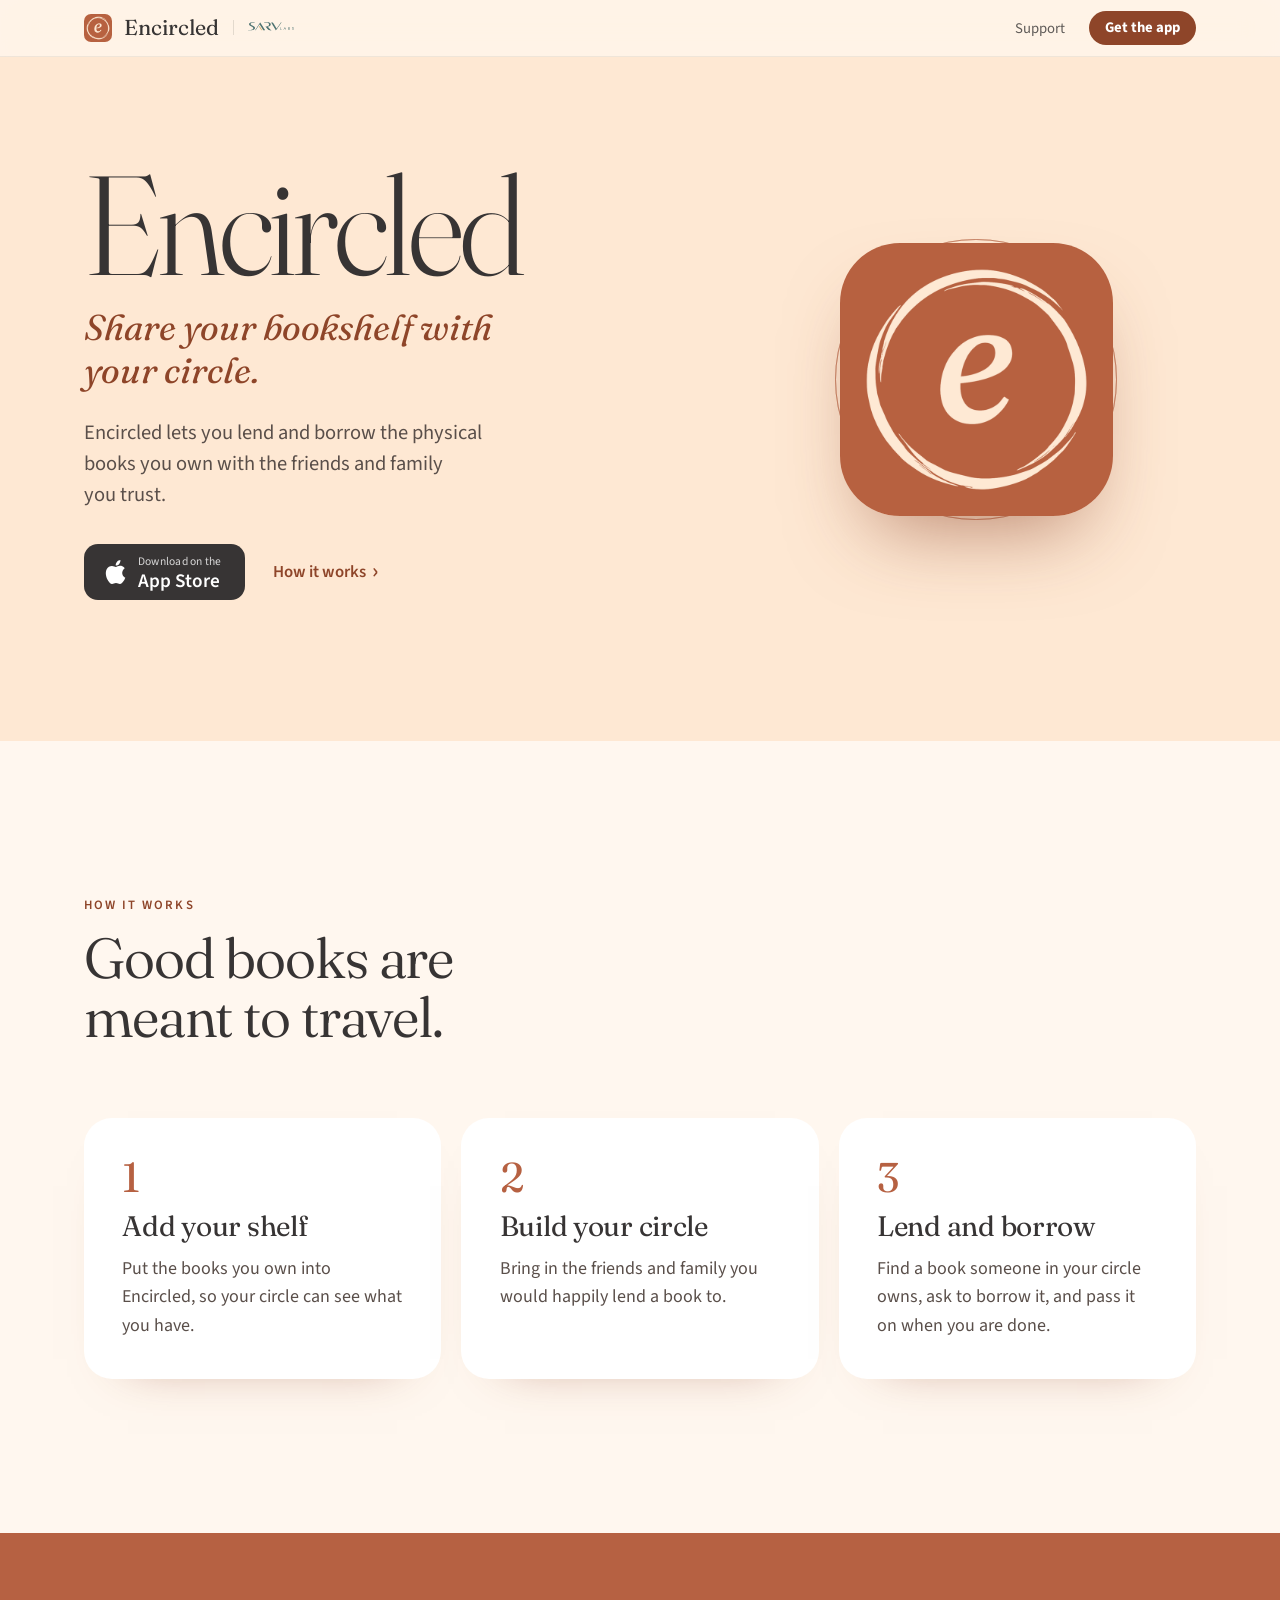
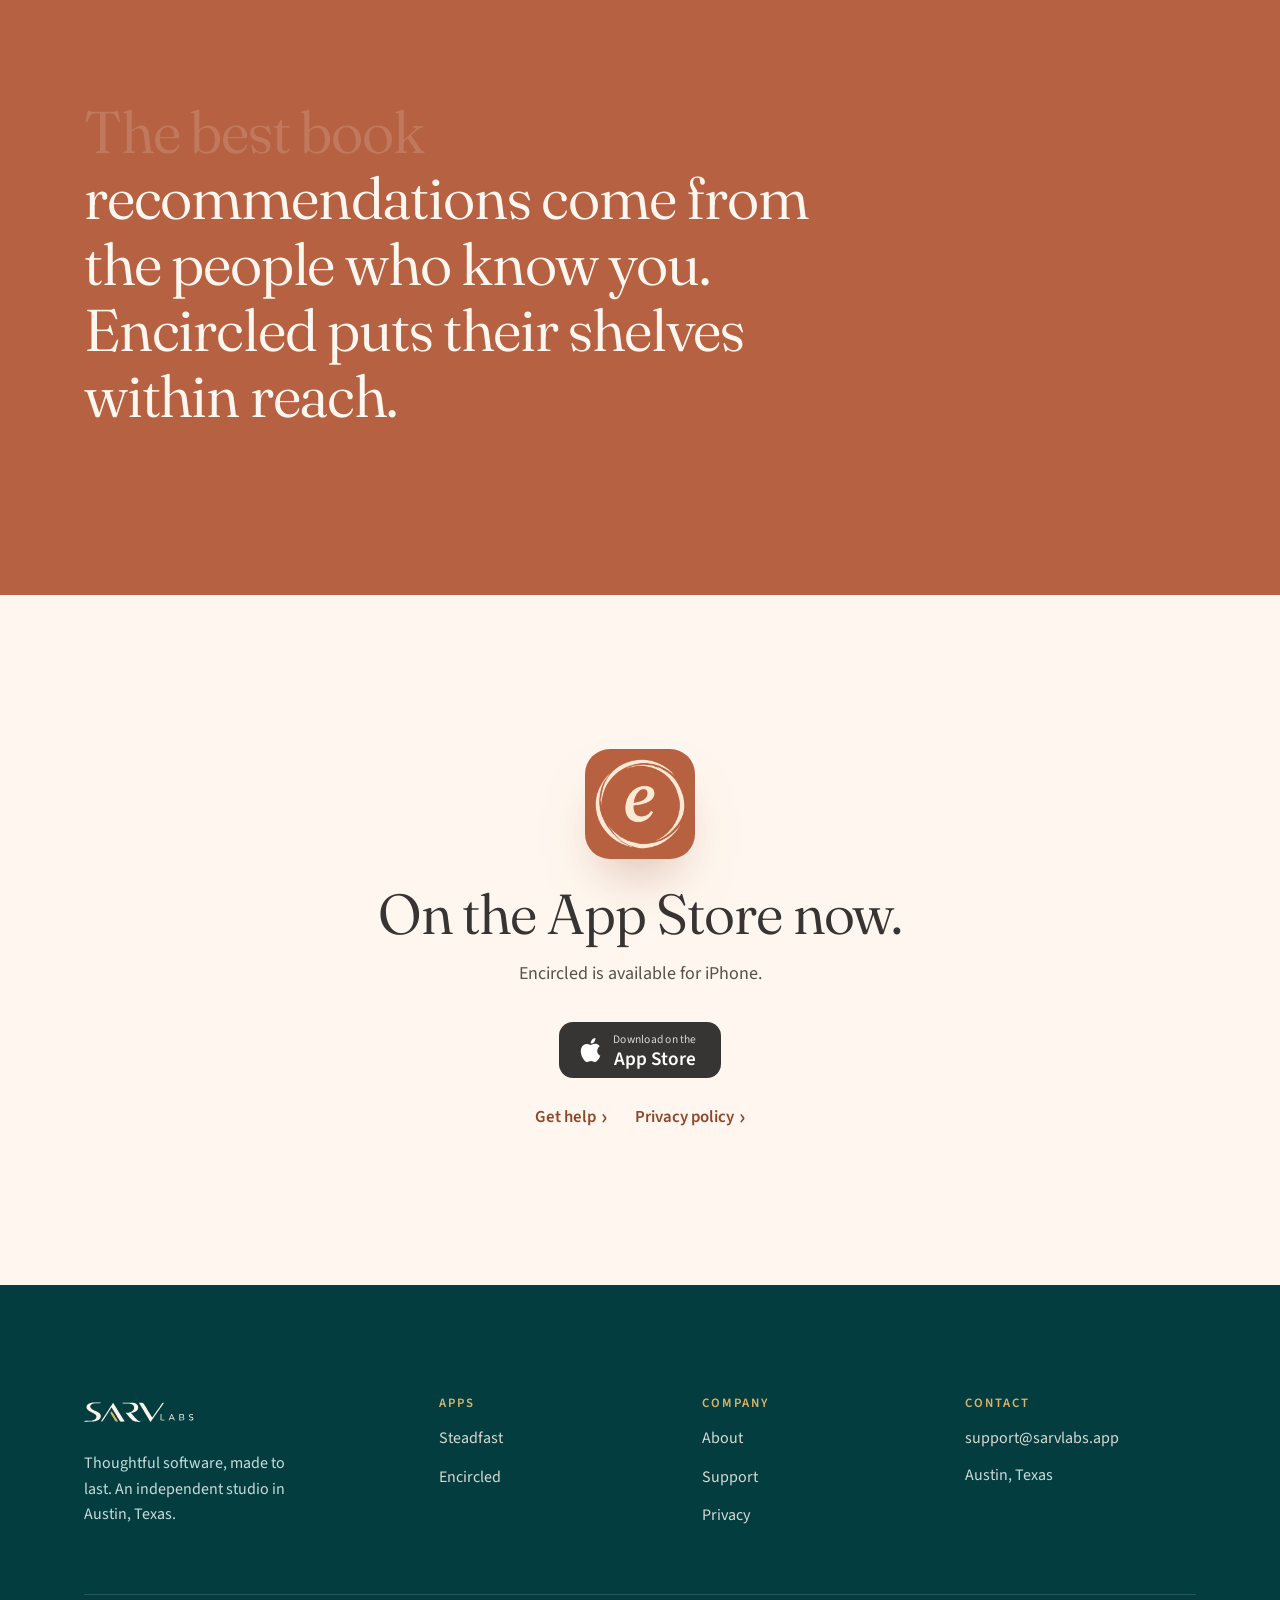
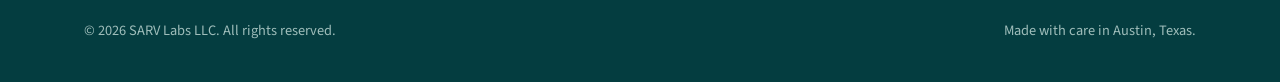
==== encircled/index.html @ ea8c3a25 "Update sarvlabs.app 2026-09-25" ====
<!doctype html>
<html lang="en">
<head>
<meta charset="utf-8">
<meta name="viewport" content="width=device-width, initial-scale=1, viewport-fit=cover">
<meta name="theme-color" content="#FAF4EA">
<link rel="icon" href="icon-32.png" sizes="32x32" type="image/png">
<link rel="apple-touch-icon" href="icon-180.png">
<link rel="preload" href="../assets/fonts/fraunces.woff2" as="font" type="font/woff2" crossorigin>
<link rel="stylesheet" href="../assets/css/site.css">
<title>Encircled</title>
<meta name="description" content="Encircled, by SARV Labs: share the physical books you own with friends and family. On the App Store for iPhone.">
<meta name="theme-color" content="#FEE8D3">
<style>
  :root { --terra: #B66142; --terra-deep: #8E4529; --en-cream: #FEE8D3; --en-paper: #FFF7EF; --charcoal: #373434; --en-2: #5A4F4A; }
  body.en { background: var(--en-paper); color: var(--charcoal); }
  .en .label { color: var(--terra-deep); }

  .pnav { position: fixed; inset: 0 0 auto 0; z-index: 50; padding-top: env(safe-area-inset-top, 0px); background: rgba(255, 247, 239, .78); backdrop-filter: saturate(1.4) blur(18px); -webkit-backdrop-filter: saturate(1.4) blur(18px); border-bottom: 1px solid rgba(55, 52, 52, .08); }
  .pnav__inner { height: 56px; display: flex; align-items: center; justify-content: space-between; gap: 20px; }
  .pnav__brand { display: flex; align-items: center; gap: 12px; text-decoration: none; color: var(--charcoal); }
  .pnav__brand img { width: 28px; height: 28px; border-radius: 7px; }
  .pnav__brand b { font-family: var(--serif); font-weight: 400; font-size: 1.35rem; }
  .pnav__by { display: flex; padding-left: 14px; border-left: 1px solid rgba(55,52,52,.2); opacity: .7; }
  .pnav__by img { height: 15px; width: auto; }
  .pnav__links { display: flex; align-items: center; gap: 24px; list-style: none; margin: 0; padding: 0; }
  .pnav__links a { color: var(--charcoal); text-decoration: none; font-size: .92rem; opacity: .8; }
  .get { display: inline-flex; align-items: center; min-height: 34px; padding: 0 16px; border-radius: 999px; background: var(--terra-deep); color: #fff !important; opacity: 1 !important; font-weight: 700; font-size: .85rem; }
  @media (max-width: 640px) { .pnav__links li.hide-sm, .pnav__by { display: none; } }

  .hero { position: relative; overflow: hidden; padding-top: calc(56px + env(safe-area-inset-top, 0px) + clamp(56px, 8vw, 110px)); padding-bottom: clamp(90px, 11vw, 150px); background: var(--en-cream); }
  .hero__grid { display: grid; grid-template-columns: minmax(0, 7fr) minmax(0, 5fr); gap: 56px; align-items: center; }
  @media (max-width: 860px) { .hero__grid { grid-template-columns: 1fr; } }
  .hero h1 { font-size: clamp(4rem, 11vw, 9.5rem); font-weight: 300; letter-spacing: -.035em; line-height: .95; animation: up 1.1s var(--ease) .05s both; }
  .hero__tag { font-family: var(--serif); font-style: italic; font-size: clamp(1.5rem, 2.8vw, 2.3rem); color: var(--terra-deep); margin-top: 14px; max-width: 18ch; line-height: 1.2; animation: up 1.1s var(--ease) .2s both; }
  .hero p.lead { color: var(--en-2); margin-top: 26px; max-width: 40ch; animation: up 1.1s var(--ease) .32s both; }
  .hero__cta { display: flex; flex-wrap: wrap; gap: 14px 28px; align-items: center; margin-top: 34px; animation: up 1.1s var(--ease) .44s both; }
  .appstore { display: inline-flex; align-items: center; gap: 12px; min-height: 56px; padding: 0 24px 0 20px; border-radius: 14px; background: var(--charcoal); color: #fff; text-decoration: none; transition: transform .4s var(--ease), box-shadow .4s var(--ease); }
  .appstore:hover { transform: translateY(-2px); box-shadow: 0 14px 30px -14px rgba(55,52,52,.6); }
  .appstore small { display: block; font-size: .72rem; opacity: .8; letter-spacing: .02em; }
  .appstore b { display: block; font-size: 1.2rem; font-weight: 600; line-height: 1.1; }
  .en .more { color: var(--terra-deep); }
  @keyframes up { from { opacity: 0; transform: translateY(26px); } to { opacity: 1; transform: none; } }

  .orbit { position: relative; aspect-ratio: 1; width: min(100%, 460px); justify-self: center; display: grid; place-items: center; }
  .orbit span { position: absolute; inset: 18%; border-radius: 50%; border: 1.5px solid rgba(182, 97, 66, .35); animation: ripple 7s var(--ease-soft) infinite; }
  .orbit span:nth-child(2) { animation-delay: 2.33s; }
  .orbit span:nth-child(3) { animation-delay: 4.66s; }
  @keyframes ripple { from { transform: scale(.85); opacity: .9; } to { transform: scale(1.6); opacity: 0; } }
  .orbit img { position: relative; width: 62%; height: auto; aspect-ratio: 1; border-radius: 22%; box-shadow: 0 40px 80px -30px rgba(142, 69, 41, .6); animation: float 7s ease-in-out infinite, pop 1.2s var(--ease) .3s both; }
  @keyframes float { 0%, 100% { translate: 0 0; } 50% { translate: 0 -10px; } }
  @keyframes pop { from { opacity: 0; transform: scale(.85) rotate(-8deg); } to { opacity: 1; transform: none; } }

  .how { padding-block: clamp(100px, 12vw, 170px); }
  .how h2 { font-size: var(--fs-h2); margin-top: 14px; max-width: 16ch; }
  .steps { margin-top: clamp(44px, 6vw, 72px); display: grid; grid-template-columns: repeat(3, 1fr); gap: 20px; counter-reset: step; }
  @media (max-width: 860px) { .steps { grid-template-columns: 1fr; } }
  .step { border-radius: 28px; background: #fff; padding: clamp(28px, 3vw, 40px); display: grid; gap: 12px; align-content: start; box-shadow: 0 24px 50px -44px rgba(142, 69, 41, .6); counter-increment: step; }
  .step::before { content: counter(step); font-family: var(--serif); font-size: 2.6rem; line-height: 1; color: var(--terra); }
  .step h3 { font-size: clamp(1.5rem, 2.2vw, 1.9rem); }
  .step p { color: var(--en-2); }

  .quote { background: var(--terra); color: #FFF7EF; padding-block: clamp(110px, 13vw, 180px); }
  .quote p { font-family: var(--serif); font-weight: 350; font-size: clamp(2rem, 4.6vw, 4rem); line-height: 1.12; letter-spacing: -.02em; max-width: 22ch; }

  .avail { padding-block: clamp(100px, 12vw, 160px); text-align: center; }
  .avail img { width: 110px; height: 110px; object-fit: cover; border-radius: 25px; margin: 0 auto; box-shadow: 0 30px 60px -28px rgba(142, 69, 41, .6); }
  .avail h2 { font-size: var(--fs-h2); margin-top: 26px; }
  .avail p { color: var(--en-2); margin: 16px auto 0; max-width: 40ch; }
  .avail .hero__cta { justify-content: center; animation: none; }
  .avail .links { margin-top: 26px; display: flex; justify-content: center; gap: 12px 28px; flex-wrap: wrap; }
</style>
</head>
<body class="en">
<a class="skip" href="#main">Skip to content</a>
<header class="pnav">
  <div class="wrap pnav__inner">
    <div style="display:flex; align-items:center; gap:14px">
      <a class="pnav__brand" href="index.html"><img src="../assets/img/encircled-icon.png" alt="" width="28" height="28"><b>Encircled</b></a>
      <a class="pnav__by" href="../index.html" aria-label="By SARV Labs"><img src="../assets/img/logo-teal.svg" alt="SARV Labs" width="47" height="15"></a>
    </div>
    <ul class="pnav__links">
      <li class="hide-sm"><a href="../support.html#encircled">Support</a></li>
      <li><a class="get" href="https://apps.apple.com/app/id6764656882" target="_blank" rel="noopener">Get the app</a></li>
    </ul>
  </div>
</header>

<main id="main">
  <section class="hero">
    <div class="wrap hero__grid">
      <div>
        <h1>Encircled</h1>
        <p class="hero__tag">Share your bookshelf with your circle.</p>
        <p class="lead">Encircled lets you lend and borrow the physical books you own with the friends and family you trust.</p>
        <div class="hero__cta">
          <a class="appstore" href="https://apps.apple.com/app/id6764656882" target="_blank" rel="noopener" aria-label="Download Encircled on the App Store">
            <svg width="22" height="26" viewBox="0 0 22 26" fill="#fff" aria-hidden="true"><path d="M18.2 13.8c0-3 2.5-4.5 2.6-4.6-1.4-2.1-3.6-2.4-4.4-2.4-1.9-.2-3.6 1.1-4.6 1.1-.9 0-2.4-1.1-4-1-2 0-3.9 1.2-5 3-2.1 3.7-.5 9.1 1.5 12.1 1 1.4 2.2 3.1 3.8 3 1.5-.1 2.1-1 3.9-1s2.3 1 3.9 1c1.6 0 2.7-1.5 3.7-2.9 1.2-1.7 1.6-3.3 1.7-3.4-.1 0-3.1-1.2-3.1-4.9zM15.2 4.9c.8-1 1.4-2.4 1.2-3.8-1.2 0-2.6.8-3.5 1.8-.8.9-1.4 2.3-1.2 3.7 1.3.1 2.7-.7 3.5-1.7z"/></svg>
            <span><small>Download on the</small><b>App Store</b></span>
          </a>
          <a class="more" href="#how">How it works</a>
        </div>
      </div>
      <div class="orbit" aria-hidden="true"><span></span><span></span><span></span><img src="../assets/img/encircled-icon.png" alt="" width="720" height="720"></div>
    </div>
  </section>

  <section class="how" id="how">
    <div class="wrap">
      <p class="label" data-reveal>How it works</p>
      <h2 data-reveal style="--d:.06s">Good books are meant to travel.</h2>
      <div class="steps">
        <div class="step" data-reveal><h3>Add your shelf</h3><p>Put the books you own into Encircled, so your circle can see what you have.</p></div>
        <div class="step" data-reveal style="--d:.1s"><h3>Build your circle</h3><p>Bring in the friends and family you would happily lend a book to.</p></div>
        <div class="step" data-reveal style="--d:.2s"><h3>Lend and borrow</h3><p>Find a book someone in your circle owns, ask to borrow it, and pass it on when you are done.</p></div>
      </div>
    </div>
  </section>

  <section class="quote">
    <div class="wrap"><p data-scrub>The best book recommendations come from the people who know you. Encircled puts their shelves within reach.</p></div>
  </section>

  <section class="avail">
    <div class="wrap">
      <img src="../assets/img/encircled-icon.png" alt="Encircled app icon" width="110" height="110" data-reveal="scale">
      <h2 data-reveal style="--d:.08s">On the App Store now.</h2>
      <p data-reveal style="--d:.14s">Encircled is available for iPhone.</p>
      <div class="hero__cta" data-reveal style="--d:.2s">
        <a class="appstore" href="https://apps.apple.com/app/id6764656882" target="_blank" rel="noopener" aria-label="Download Encircled on the App Store">
          <svg width="22" height="26" viewBox="0 0 22 26" fill="#fff" aria-hidden="true"><path d="M18.2 13.8c0-3 2.5-4.5 2.6-4.6-1.4-2.1-3.6-2.4-4.4-2.4-1.9-.2-3.6 1.1-4.6 1.1-.9 0-2.4-1.1-4-1-2 0-3.9 1.2-5 3-2.1 3.7-.5 9.1 1.5 12.1 1 1.4 2.2 3.1 3.8 3 1.5-.1 2.1-1 3.9-1s2.3 1 3.9 1c1.6 0 2.7-1.5 3.7-2.9 1.2-1.7 1.6-3.3 1.7-3.4-.1 0-3.1-1.2-3.1-4.9zM15.2 4.9c.8-1 1.4-2.4 1.2-3.8-1.2 0-2.6.8-3.5 1.8-.8.9-1.4 2.3-1.2 3.7 1.3.1 2.7-.7 3.5-1.7z"/></svg>
          <span><small>Download on the</small><b>App Store</b></span>
        </a>
      </div>
      <div class="links" data-reveal style="--d:.26s">
        <a class="more" href="../support.html#encircled">Get help</a>
        <a class="more" href="#privacy" id="privacy">Privacy policy</a>
      </div>
    </div>
  </section>
</main>

<footer class="footer">
  <div class="wrap">
    <div class="footer__top">
      <div class="footer__brand">
        <img src="../assets/img/logo-cream.svg" alt="SARV Labs" width="112" height="36">
        <p>Thoughtful software, made to last. An independent studio in Austin, Texas.</p>
      </div>
      <div>
        <h4>Apps</h4>
        <ul>
          <li><a href="../steadfast/index.html">Steadfast</a></li>
          <li><a href="../encircled/index.html">Encircled</a></li>
        </ul>
      </div>
      <div>
        <h4>Company</h4>
        <ul>
          <li><a href="../about.html">About</a></li>
          <li><a href="../support.html">Support</a></li>
          <li><a href="../privacy.html">Privacy</a></li>
        </ul>
      </div>
      <div>
        <h4>Contact</h4>
        <ul>
          <li><a href="mailto:support@sarvlabs.app">support@sarvlabs.app</a></li>
          <li style="color: var(--on-teal); font-size: 1rem">Austin, Texas</li>
        </ul>
      </div>
    </div>
    <div class="footer__bottom">
      <span>© <span data-year>2026</span> SARV Labs LLC. All rights reserved.</span>
      <span>Made with care in Austin, Texas.</span>
    </div>
  </div>
</footer>

<script src="../assets/js/site.js"></script>
</body>
</html>
---- assets/css/site.css ----
/* SARV Labs — shared styles
   Brand: Deep Teal #043D40 · Cream #FAF4EA · Gold #DCB468 (on teal) · Deep Gold #8A5D14 (text on light)
   Type: Fraunces (display) + Source Sans 3 (text) */

/* Self-hosted variable fonts (no third-party requests) */
@font-face { font-family: "Fraunces"; src: url("../fonts/fraunces.woff2") format("woff2"); font-weight: 100 900; font-style: normal; font-display: swap; unicode-range: U+0000-00FF, U+0131, U+0152-0153, U+02BB-02BC, U+02C6, U+02DA, U+02DC, U+0304, U+0308, U+0329, U+2000-206F, U+20AC, U+2122, U+2191, U+2193, U+2212, U+2215, U+FEFF, U+FFFD; }
@font-face { font-family: "Fraunces"; src: url("../fonts/fraunces-ext.woff2") format("woff2"); font-weight: 100 900; font-style: normal; font-display: swap; unicode-range: U+0100-02BA, U+02BD-02C5, U+02C7-02CC, U+02CE-02D7, U+02DD-02FF, U+1D00-1DBF, U+1E00-1E9F, U+1EF2-1EFF, U+2020, U+20A0-20AB, U+20AD-20C0, U+2113, U+2C60-2C7F, U+A720-A7FF; }
@font-face { font-family: "Fraunces"; src: url("../fonts/fraunces-italic.woff2") format("woff2"); font-weight: 100 900; font-style: italic; font-display: swap; unicode-range: U+0000-00FF, U+0131, U+0152-0153, U+02BB-02BC, U+02C6, U+02DA, U+02DC, U+0304, U+0308, U+0329, U+2000-206F, U+20AC, U+2122, U+2191, U+2193, U+2212, U+2215, U+FEFF, U+FFFD; }
@font-face { font-family: "Fraunces"; src: url("../fonts/fraunces-ext-italic.woff2") format("woff2"); font-weight: 100 900; font-style: italic; font-display: swap; unicode-range: U+0100-02BA, U+02BD-02C5, U+02C7-02CC, U+02CE-02D7, U+02DD-02FF, U+1D00-1DBF, U+1E00-1E9F, U+1EF2-1EFF, U+2020, U+20A0-20AB, U+20AD-20C0, U+2113, U+2C60-2C7F, U+A720-A7FF; }
@font-face { font-family: "Source Sans 3"; src: url("../fonts/source-sans-3.woff2") format("woff2"); font-weight: 200 900; font-style: normal; font-display: swap; unicode-range: U+0000-00FF, U+0131, U+0152-0153, U+02BB-02BC, U+02C6, U+02DA, U+02DC, U+0304, U+0308, U+0329, U+2000-206F, U+20AC, U+2122, U+2191, U+2193, U+2212, U+2215, U+FEFF, U+FFFD; }
@font-face { font-family: "Source Sans 3"; src: url("../fonts/source-sans-3-ext.woff2") format("woff2"); font-weight: 200 900; font-style: normal; font-display: swap; unicode-range: U+0100-02BA, U+02BD-02C5, U+02C7-02CC, U+02CE-02D7, U+02DD-02FF, U+1D00-1DBF, U+1E00-1E9F, U+1EF2-1EFF, U+2020, U+20A0-20AB, U+20AD-20C0, U+2113, U+2C60-2C7F, U+A720-A7FF; }
@font-face { font-family: "Source Sans 3"; src: url("../fonts/source-sans-3-italic.woff2") format("woff2"); font-weight: 200 900; font-style: italic; font-display: swap; }

:root {
  color-scheme: light;
  --teal: #043D40;
  --teal-2: #2F6B6D;
  --teal-deep: #022B2D;
  --cream: #FAF4EA;
  --paper: #FFFDF8;
  --gold: #DCB468;
  --gold-deep: #8A5D14;
  --slate: #3E5658;
  --mist: #DDE9E6;
  --sand: #E6DCCB;
  --on-teal: #C9DCD9;
  --on-teal-2: #9FBDBA;

  --serif: "Fraunces", Georgia, "Times New Roman", serif;
  --sans: "Source Sans 3", "Helvetica Neue", Arial, sans-serif;

  --fs-hero: clamp(3.1rem, 8.4vw, 8.25rem);
  --fs-h1: clamp(2.6rem, 6vw, 5.5rem);
  --fs-h2: clamp(2.1rem, 4.4vw, 4rem);
  --fs-h3: clamp(1.5rem, 2.2vw, 2rem);
  --fs-lead: clamp(1.15rem, 1.6vw, 1.45rem);
  --fs-body: 1.125rem;
  --fs-small: 0.95rem;
  --fs-label: 0.8rem;

  --gutter: clamp(20px, 5vw, 64px);
  --max: 1240px;
  --nav-h: 60px;
  --ease: cubic-bezier(.2, .7, .2, 1);
  --ease-soft: cubic-bezier(.45, 0, .2, 1);
}

*, *::before, *::after { box-sizing: border-box; }
html { -webkit-text-size-adjust: 100%; scroll-behavior: smooth; }
body {
  margin: 0;
  background: var(--cream);
  color: var(--teal);
  font-family: var(--sans);
  font-size: var(--fs-body);
  line-height: 1.6;
  -webkit-font-smoothing: antialiased;
  text-rendering: optimizeLegibility;
  overflow-x: hidden;
}
img, svg { display: block; max-width: 100%; }
a { color: inherit; }
:focus-visible { outline: 2px solid var(--gold-deep); outline-offset: 3px; border-radius: 6px; }
::selection { background: var(--gold); color: var(--teal); }

h1, h2, h3 { font-family: var(--serif); font-weight: 350; line-height: 1.04; letter-spacing: -0.02em; margin: 0; text-wrap: balance; font-optical-sizing: auto; }
h3 { font-weight: 400; line-height: 1.15; letter-spacing: -0.01em; }
p { margin: 0; text-wrap: pretty; }
em { font-style: italic; }

.wrap { width: 100%; max-width: var(--max); margin-inline: auto; padding-inline: var(--gutter); }
.label {
  font-family: var(--sans); font-size: var(--fs-label); font-weight: 600;
  letter-spacing: 0.16em; text-transform: uppercase; color: var(--gold-deep);
}
.lead { font-size: var(--fs-lead); line-height: 1.5; color: var(--slate); max-width: 38ch; }
.muted { color: var(--slate); }
.skip { position: absolute; left: -999px; top: 8px; background: var(--teal); color: var(--cream); padding: 10px 16px; border-radius: 8px; z-index: 100; }
.skip:focus { left: 12px; }

/* ---------- Buttons & links ---------- */
.btn {
  display: inline-flex; align-items: center; gap: .55em; min-height: 48px; padding: 0 1.5em;
  border-radius: 999px; font: 600 1rem/1 var(--sans); text-decoration: none; letter-spacing: .01em;
  transition: transform .4s var(--ease), background-color .3s, color .3s, box-shadow .4s var(--ease);
}
.btn:hover { transform: translateY(-2px); }
.btn--teal { background: var(--teal); color: var(--cream); }
.btn--teal:hover { box-shadow: 0 12px 28px -12px rgba(4, 61, 64, .55); }
.btn--gold { background: var(--gold); color: var(--teal); }
.btn--ghost { color: currentColor; box-shadow: inset 0 0 0 1.5px currentColor; }
.more {
  display: inline-flex; align-items: center; gap: .3em; font-weight: 600; text-decoration: none;
  color: var(--teal-2); font-size: 1.05rem;
}
.more::after { content: "›"; font-size: 1.35em; line-height: 0; transform: translateY(-1px); transition: transform .35s var(--ease); }
.more:hover::after { transform: translate(4px, -1px); }
.more:hover { text-decoration: underline; text-underline-offset: 4px; text-decoration-thickness: 1px; }

/* ---------- Navigation ---------- */
.nav {
  position: fixed; inset: 0 0 auto 0; z-index: 50;
  padding-top: env(safe-area-inset-top, 0px);
  background: rgba(250, 244, 234, .72);
  backdrop-filter: saturate(1.6) blur(18px); -webkit-backdrop-filter: saturate(1.6) blur(18px);
  border-bottom: 1px solid transparent;
  transition: border-color .4s, background-color .4s;
}
.nav.is-scrolled { border-bottom-color: rgba(4, 61, 64, .09); background: rgba(250, 244, 234, .86); }
.nav__inner { height: var(--nav-h); display: flex; align-items: center; justify-content: space-between; gap: 24px; }
.nav__logo img { height: 24px; width: auto; }
.nav__links { display: flex; align-items: center; gap: clamp(18px, 3vw, 36px); list-style: none; margin: 0; padding: 0; }
.nav__links a { text-decoration: none; font-size: .95rem; font-weight: 500; color: var(--teal); opacity: .8; transition: opacity .25s; padding: 8px 0; }
.nav__links a:hover, .nav__links a[aria-current="page"] { opacity: 1; }
.nav__links a[aria-current="page"] { box-shadow: inset 0 -1.5px 0 var(--gold-deep); }
.nav__toggle { display: none; width: 44px; height: 44px; border: 0; background: none; color: var(--teal); cursor: pointer; margin-right: -10px; }
.nav__toggle span { display: block; width: 20px; height: 1.5px; background: currentColor; margin: 5px auto; transition: transform .4s var(--ease), opacity .3s; }
.nav.is-open .nav__toggle span:first-child { transform: translateY(3.25px) rotate(45deg); }
.nav.is-open .nav__toggle span:last-child { transform: translateY(-3.25px) rotate(-45deg); }

@media (max-width: 760px) {
  .nav__toggle { display: block; }
  .nav__links {
    position: absolute; top: calc(var(--nav-h) + env(safe-area-inset-top, 0px)); left: 0; right: 0;
    flex-direction: column; align-items: flex-start; gap: 0;
    padding: 8px var(--gutter) 28px; background: rgba(250, 244, 234, .97);
    border-bottom: 1px solid rgba(4, 61, 64, .09);
    clip-path: inset(0 0 100% 0); transition: clip-path .5s var(--ease); pointer-events: none;
  }
  .nav.is-open .nav__links { clip-path: inset(0 0 0 0); pointer-events: auto; }
  .nav__links li { width: 100%; }
  .nav__links a { display: block; font-family: var(--serif); font-size: 1.9rem; font-weight: 350; padding: 10px 0; opacity: 1; }
  .nav__links a[aria-current="page"] { box-shadow: none; color: var(--gold-deep); }
}

main { display: block; }
.page-top { padding-top: calc(var(--nav-h) + env(safe-area-inset-top, 0px)); }

/* ---------- Reveal on scroll ----------
   Content is visible by default; only when JS is running (html.js) do
   below-the-fold elements start lowered and fade up as they enter. */
.js [data-reveal] { opacity: 0; transform: translateY(28px); transition: opacity 1s var(--ease), transform 1.1s var(--ease); transition-delay: var(--d, 0s); }
.js [data-reveal="scale"] { transform: scale(.94); }
.js [data-reveal="left"] { transform: translateX(-36px); }
.js [data-reveal].is-in { opacity: 1; transform: none; }

/* Word-by-word scrub (Apple-style statement) */
.scrub .w { opacity: .16; transition: opacity .25s linear; }
.scrub .w.on { opacity: 1; }

/* ---------- Footer ---------- */
.footer { background: var(--teal); color: var(--cream); padding-block: clamp(64px, 9vw, 112px) 40px; }
.footer__top { display: grid; grid-template-columns: 1.4fr repeat(3, 1fr); gap: 48px 32px; }
.footer__brand img { height: 36px; width: auto; }
.footer__brand p { margin-top: 18px; color: var(--on-teal); font-size: 1rem; max-width: 30ch; }
.footer h4 { margin: 0 0 14px; font: 600 var(--fs-label)/1 var(--sans); letter-spacing: .16em; text-transform: uppercase; color: var(--gold); }
.footer ul { list-style: none; margin: 0; padding: 0; display: grid; gap: 10px; }
.footer a { color: var(--cream); text-decoration: none; opacity: .86; font-size: 1rem; }
.footer a:hover { opacity: 1; text-decoration: underline; text-underline-offset: 4px; }
.footer__bottom { margin-top: 64px; padding-top: 24px; border-top: 1px solid rgba(250, 244, 234, .14); display: flex; justify-content: space-between; gap: 16px; flex-wrap: wrap; font-size: .9rem; color: var(--on-teal-2); }
@media (max-width: 820px) { .footer__top { grid-template-columns: 1fr 1fr; } .footer__brand { grid-column: 1 / -1; } }

/* ---------- Motion preferences ---------- */
@media (prefers-reduced-motion: reduce) {
  html { scroll-behavior: auto; }
  *, *::before, *::after { animation-duration: .001ms !important; animation-iteration-count: 1 !important; transition-duration: .001ms !important; }
  .js [data-reveal] { opacity: 1; transform: none; }
  .scrub .w { opacity: 1; }
}
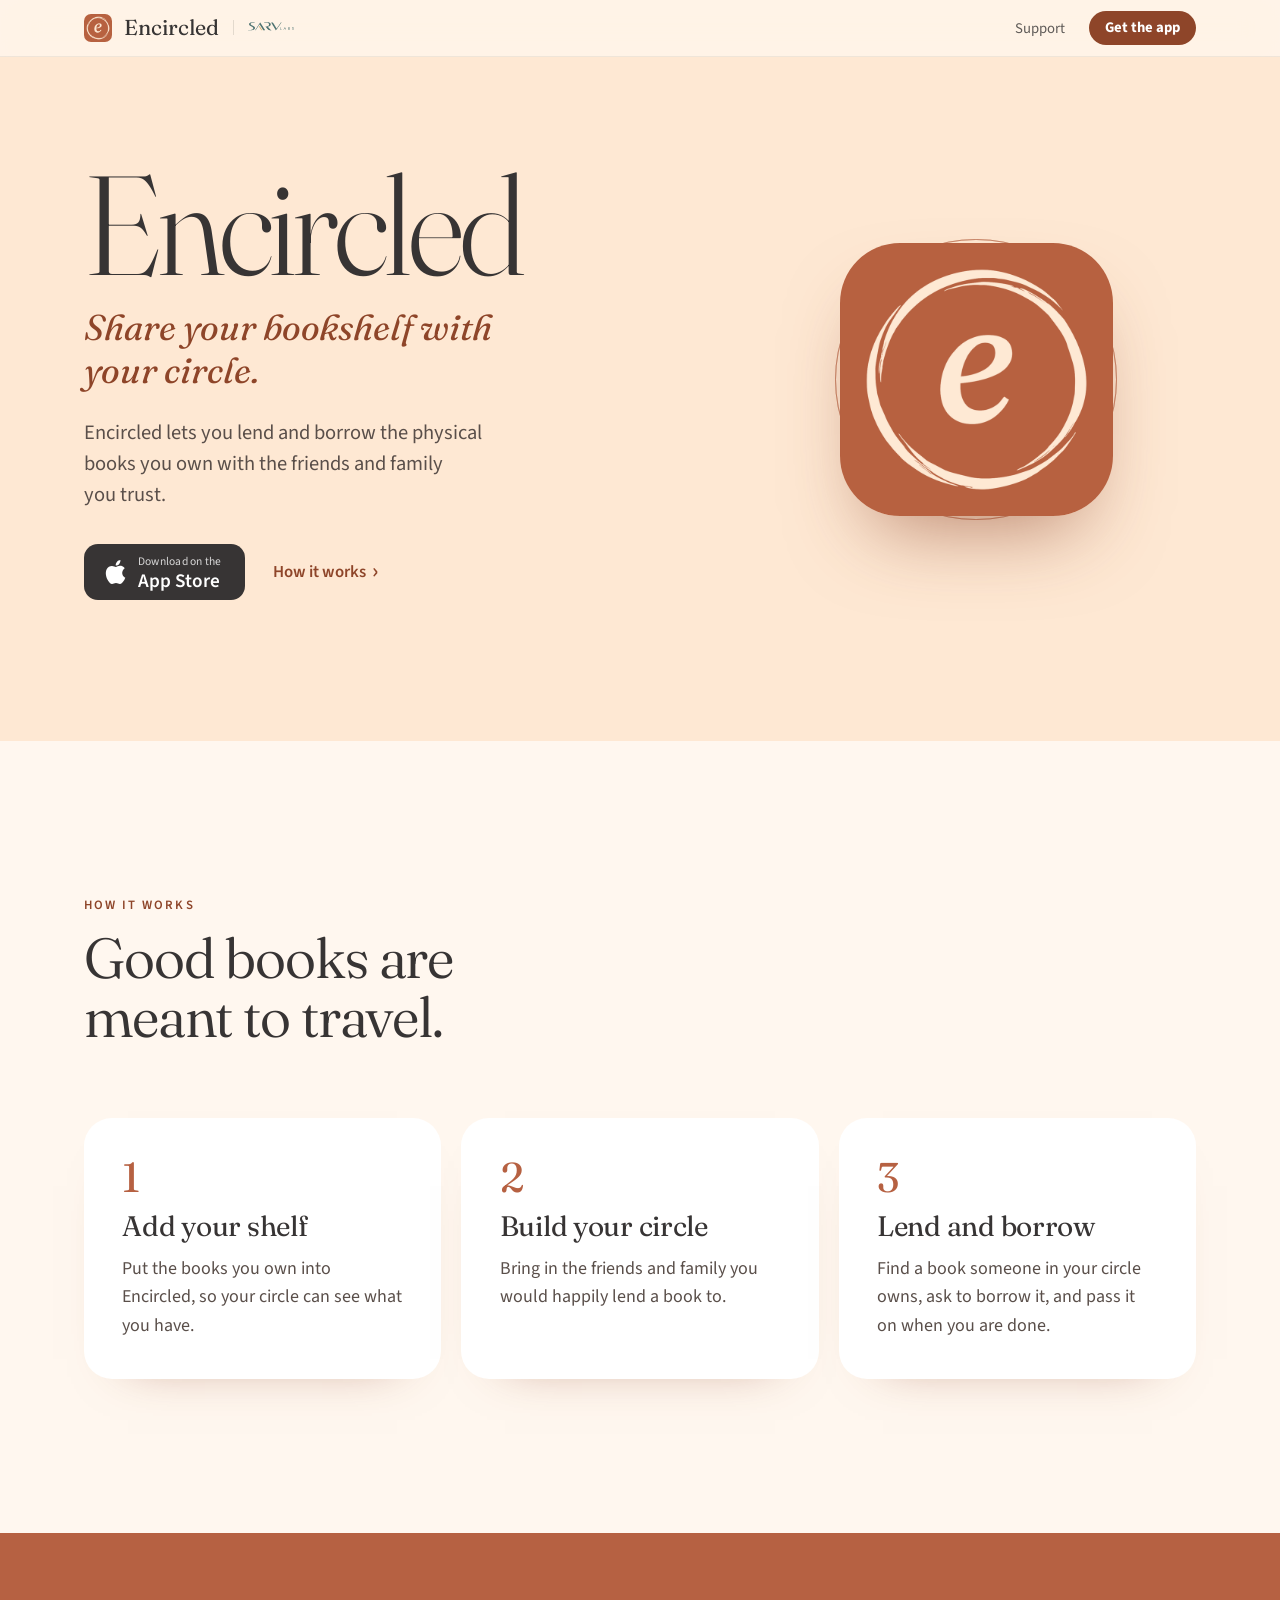
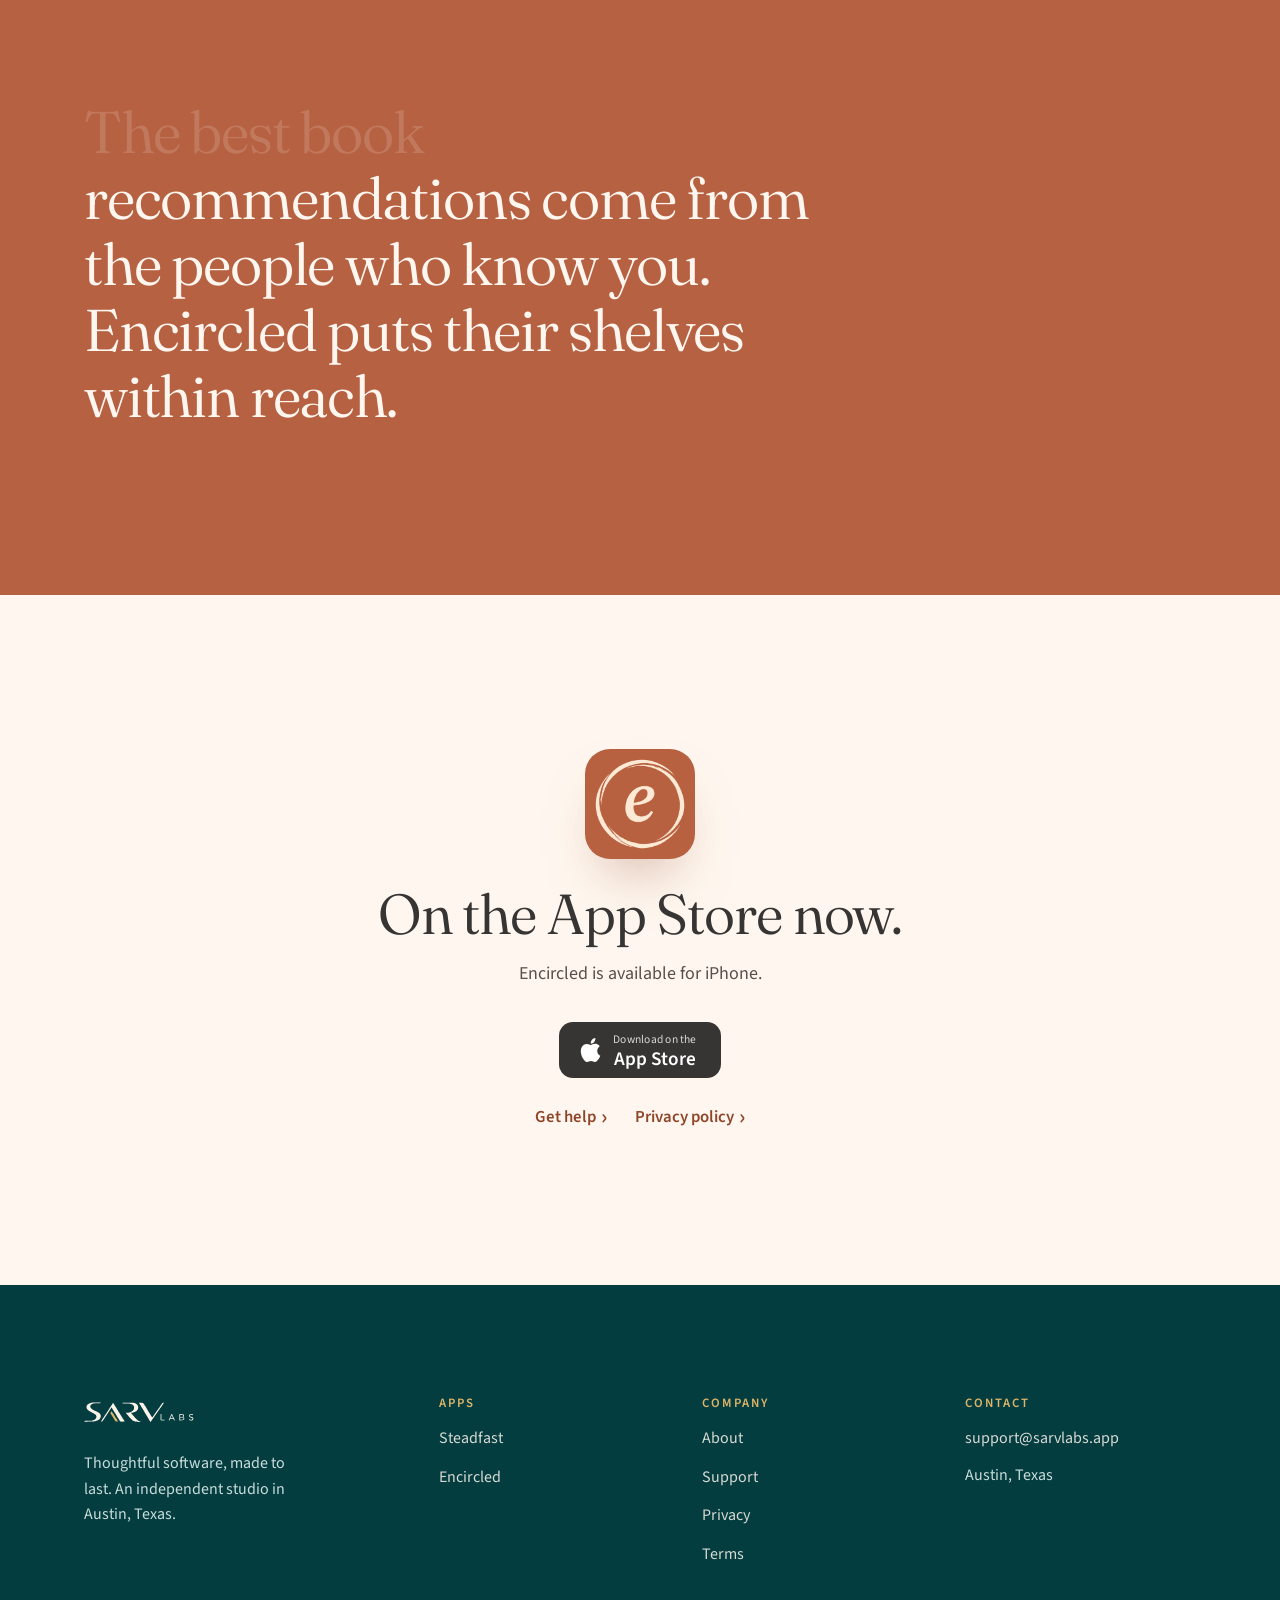
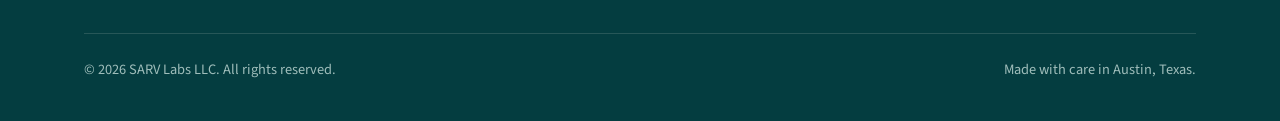
==== commit bd3d0085: "Steadfast privacy policy details and new Terms of use page - Fill in Health data, Location, storage " ====
--- a/encircled/index.html
+++ b/encircled/index.html
@@ -160,6 +160,7 @@
           <li><a href="../about.html">About</a></li>
           <li><a href="../support.html">Support</a></li>
           <li><a href="../privacy.html">Privacy</a></li>
+          <li><a href="../steadfast/terms.html">Terms</a></li>
         </ul>
       </div>
       <div>
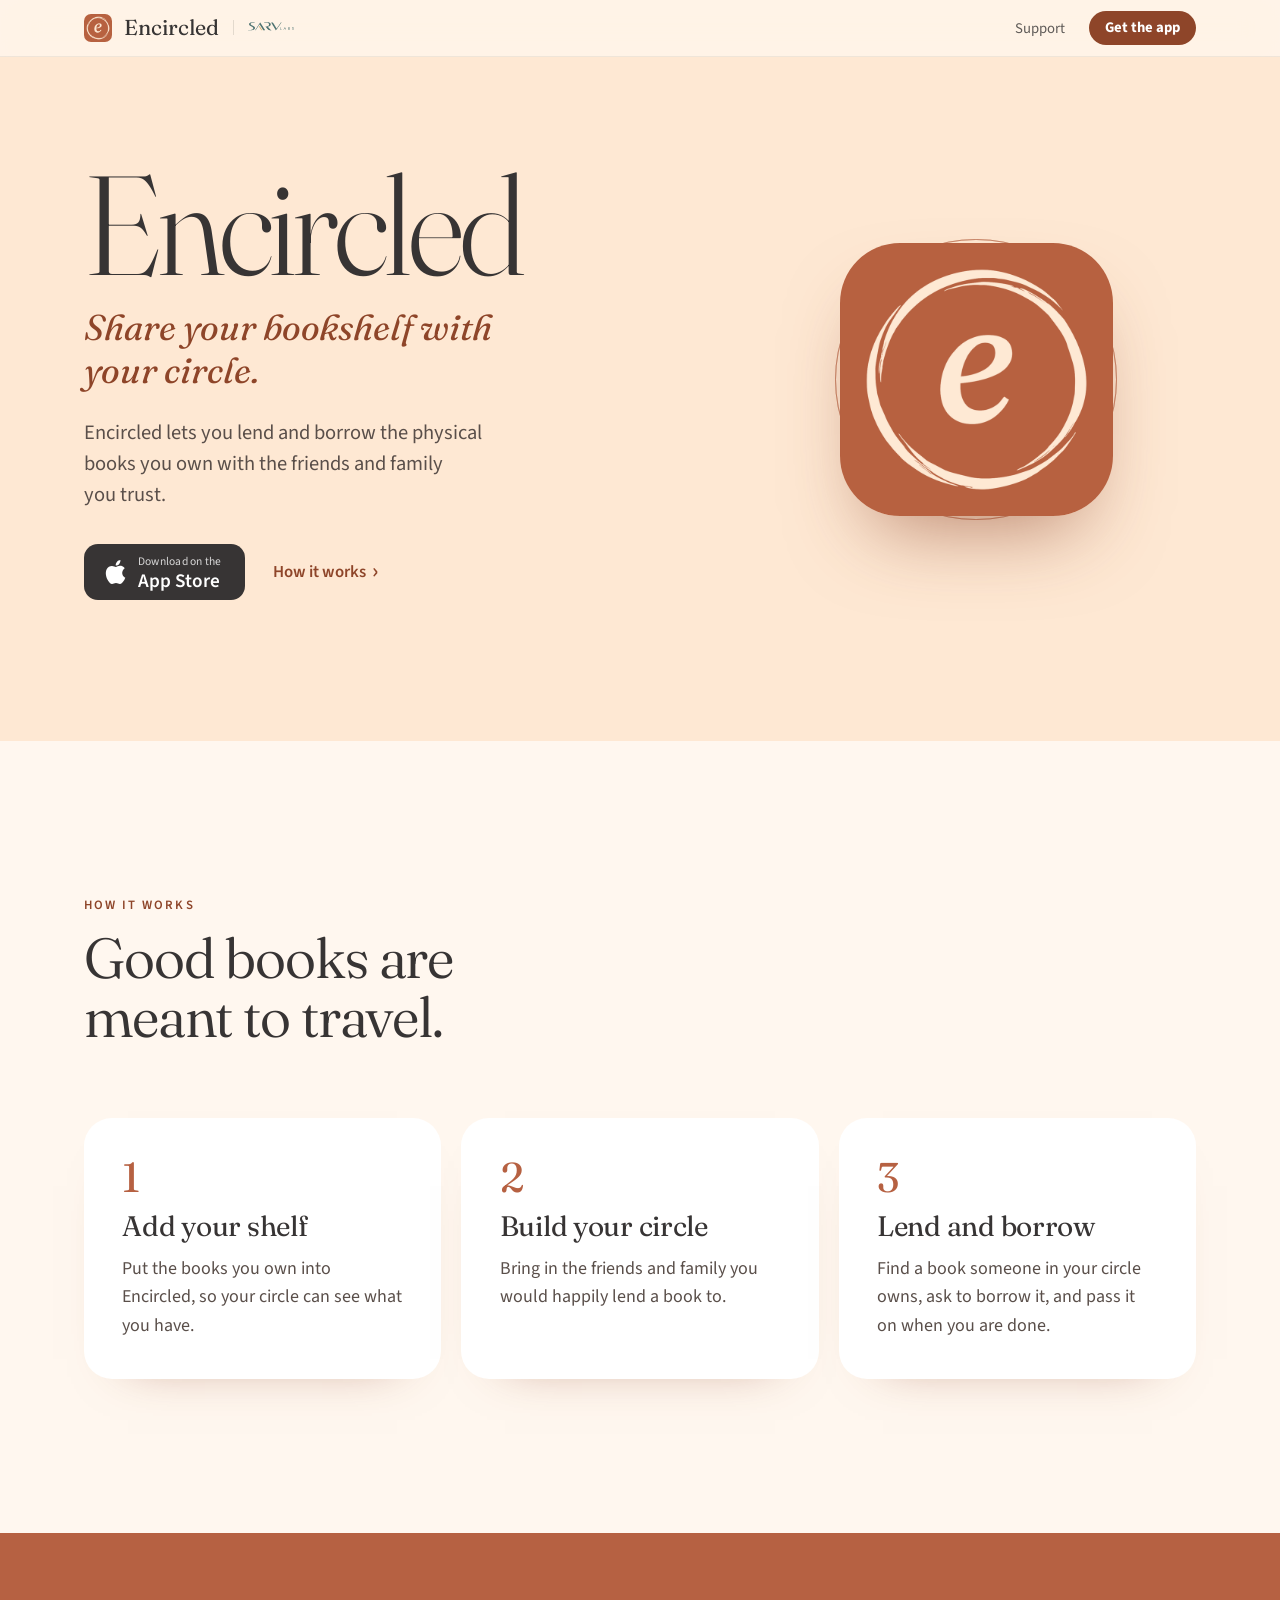
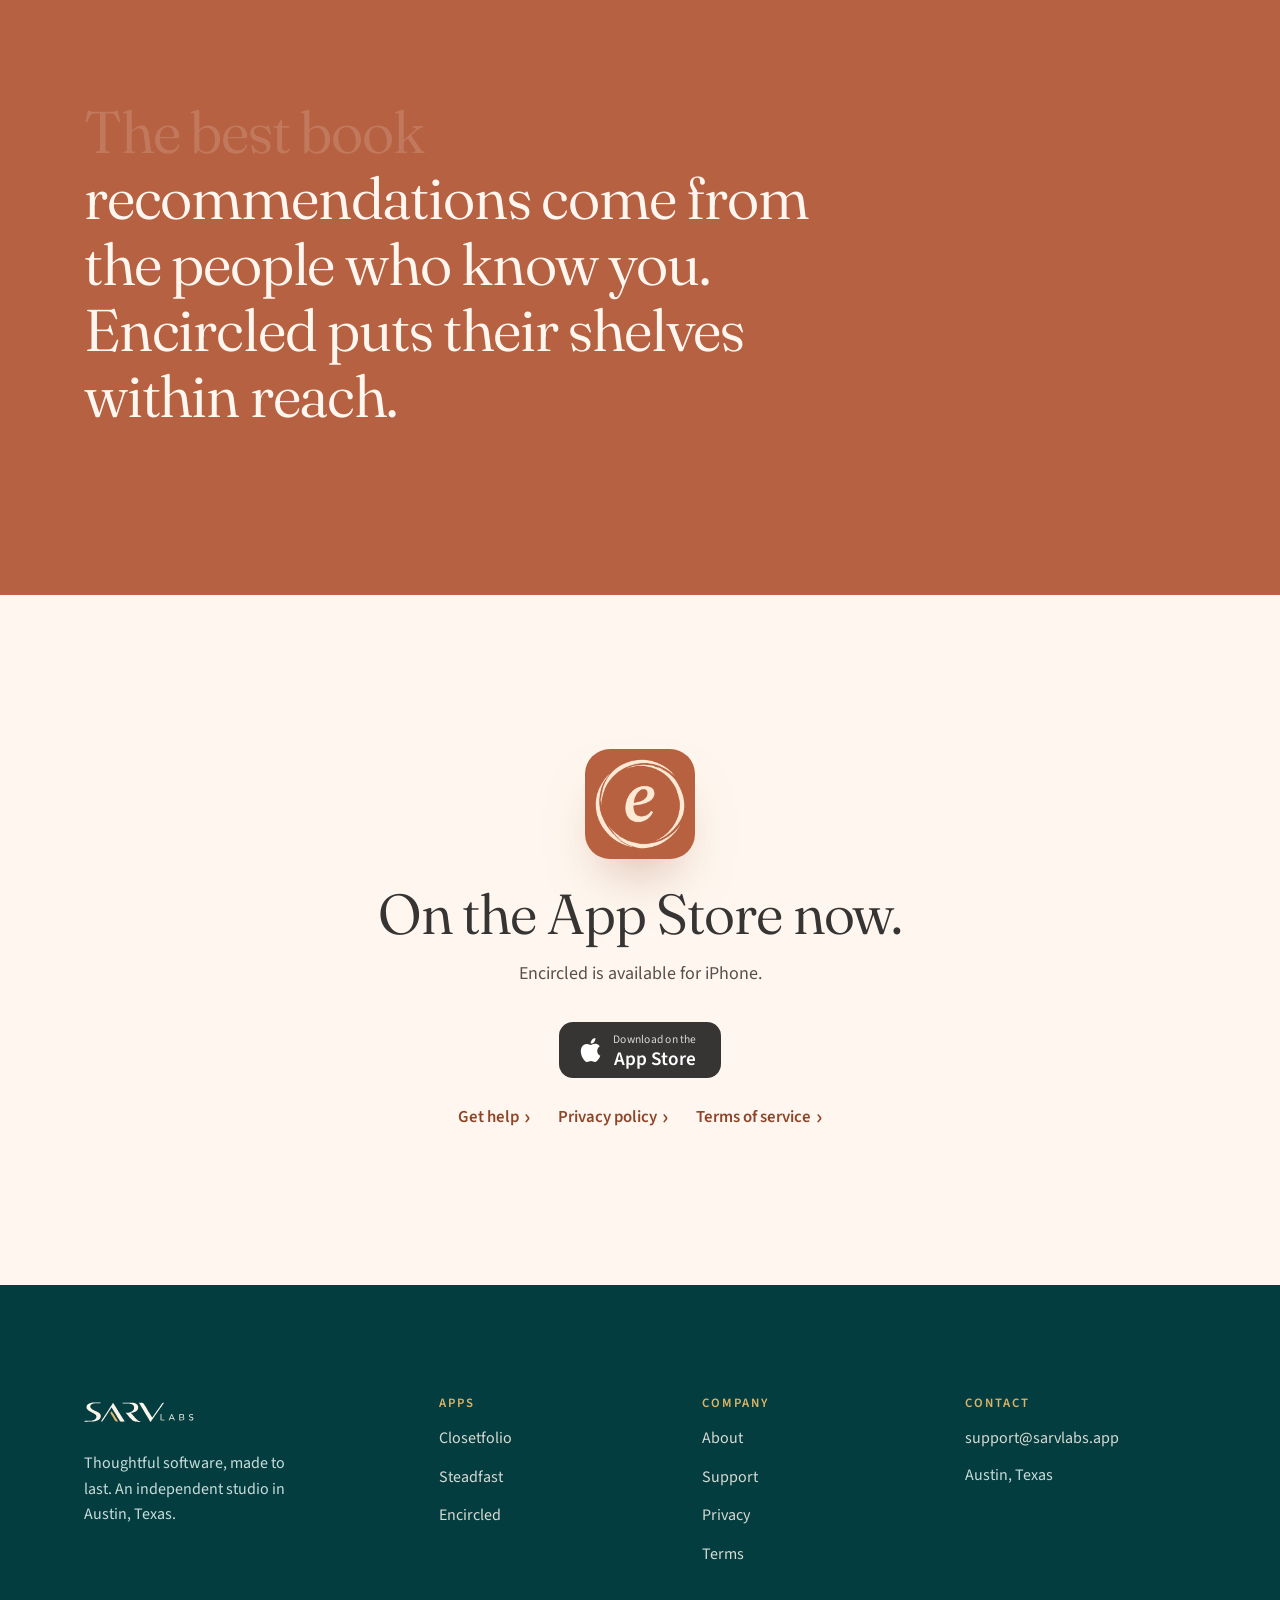
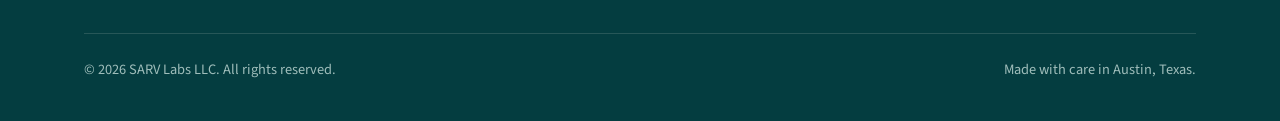
==== commit de824034: "Add Closetfolio: home tile, app page, store links, support and privacy - Home: Closetfolio leads as " ====
--- a/encircled/index.html
+++ b/encircled/index.html
@@ -134,7 +134,8 @@
       </div>
       <div class="links" data-reveal style="--d:.26s">
         <a class="more" href="../support.html#encircled">Get help</a>
-        <a class="more" href="#privacy" id="privacy">Privacy policy</a>
+        <a class="more" href="https://encircled.app/privacy.html" target="_blank" rel="noopener" id="privacy">Privacy policy</a>
+        <a class="more" href="https://encircled.app/terms.html" target="_blank" rel="noopener">Terms of service</a>
       </div>
     </div>
   </section>
@@ -150,6 +151,7 @@
       <div>
         <h4>Apps</h4>
         <ul>
+          <li><a href="../closetfolio/index.html">Closetfolio</a></li>
           <li><a href="../steadfast/index.html">Steadfast</a></li>
           <li><a href="../encircled/index.html">Encircled</a></li>
         </ul>
